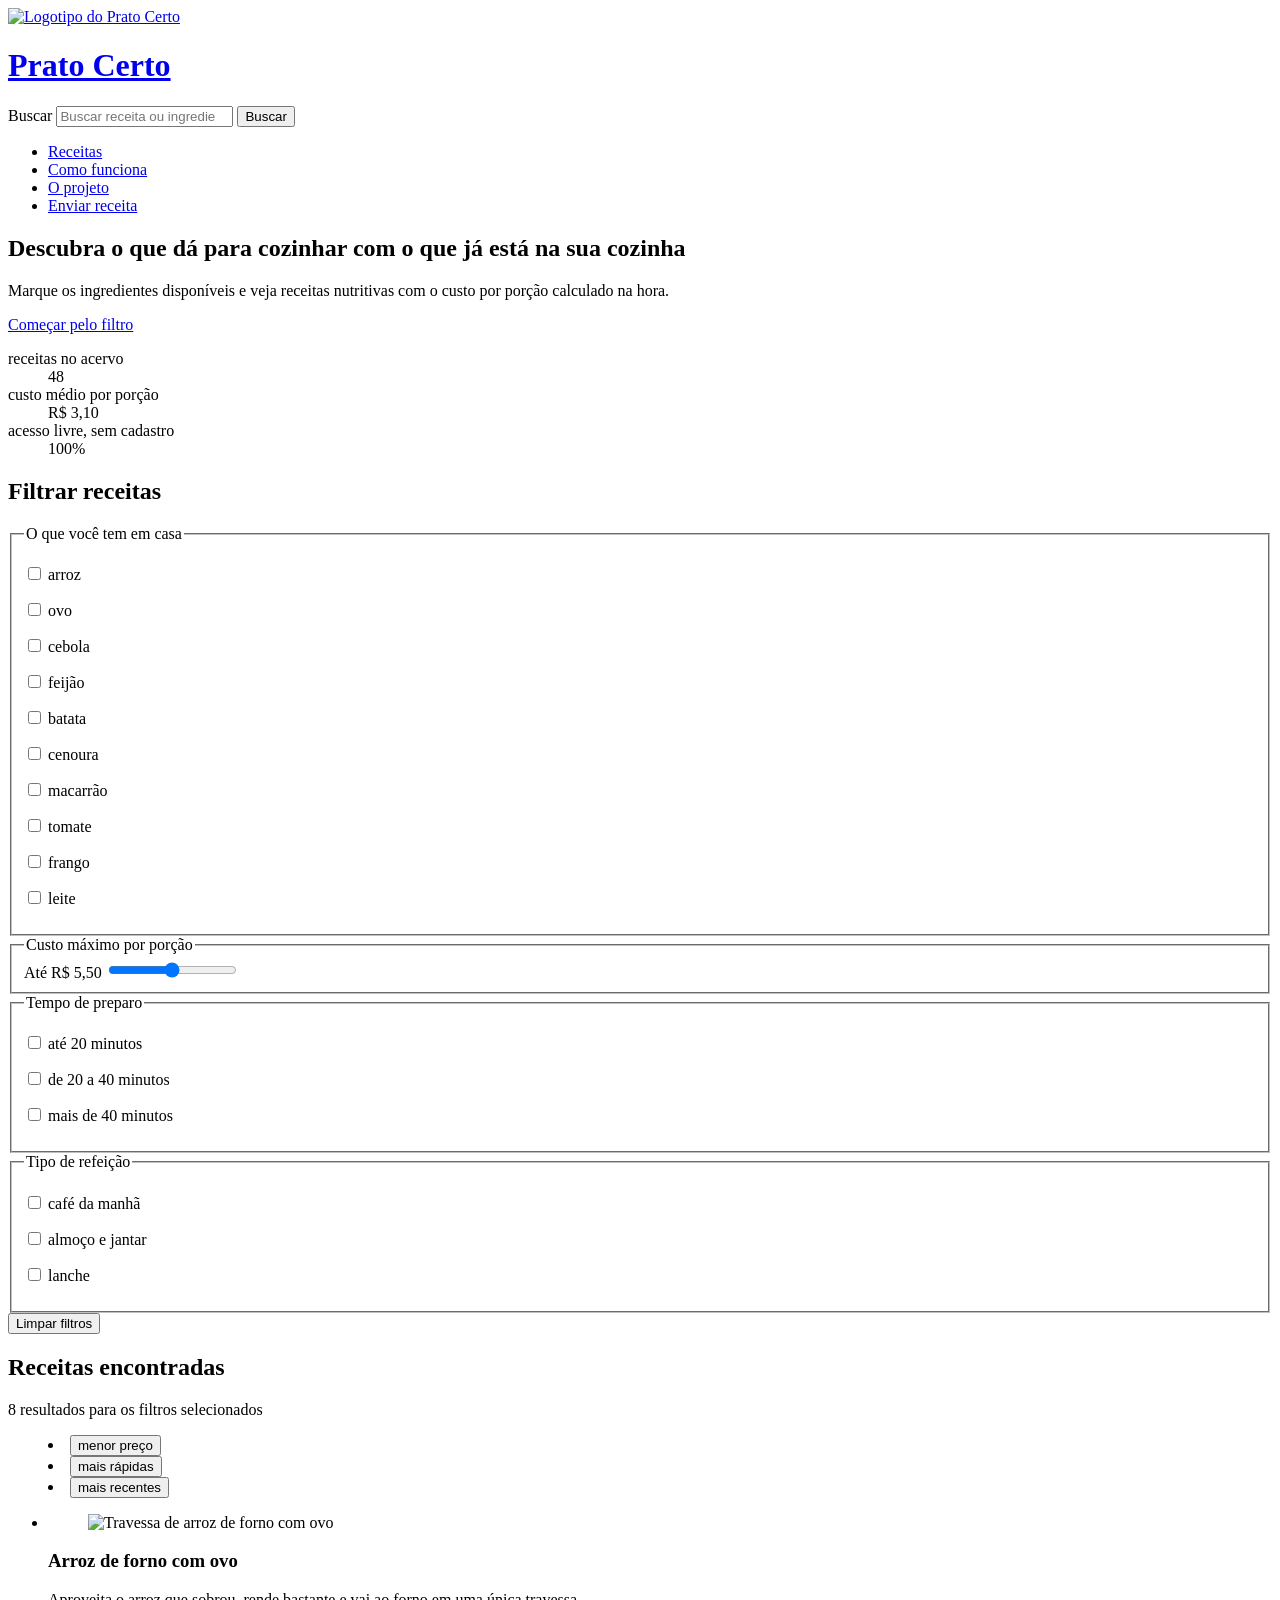
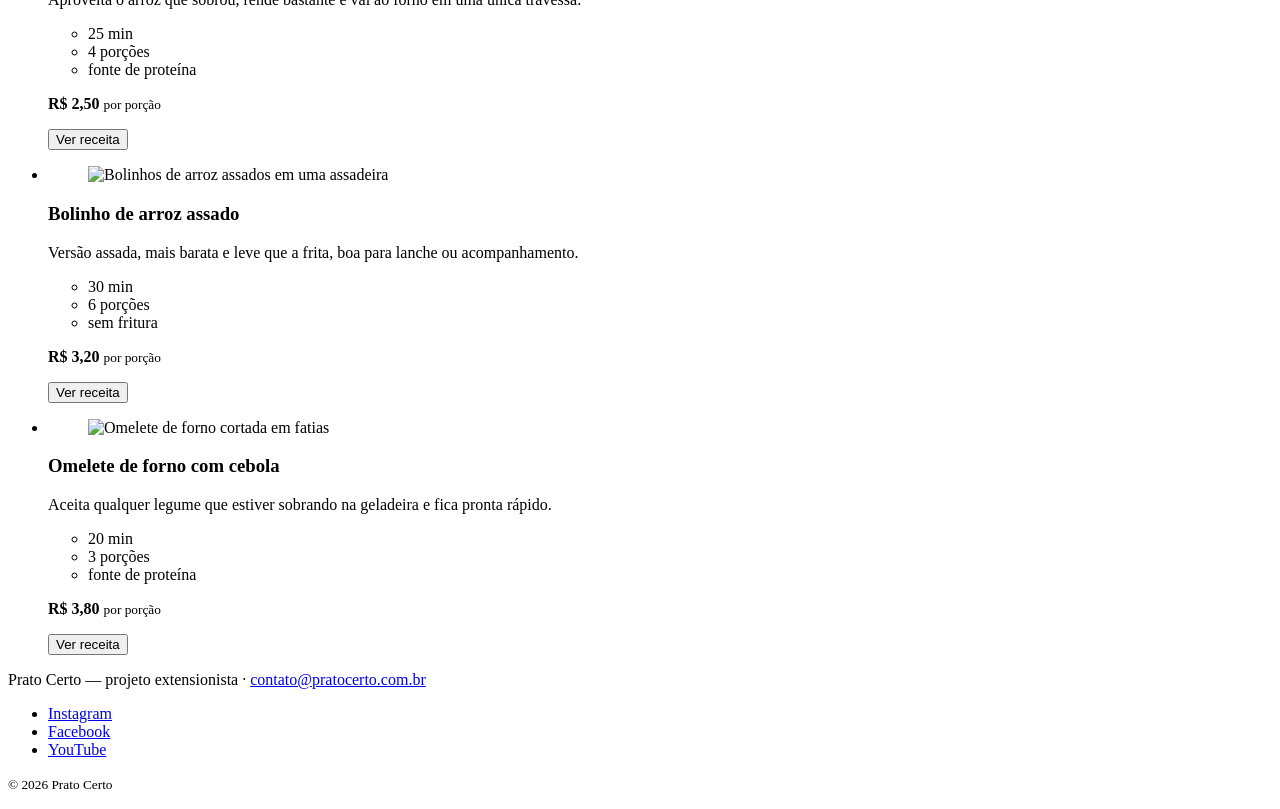
==== index.html @ 9003b85c "Add files via upload" ====
<!DOCTYPE html>
<html lang="pt-BR">

<head>
    <meta charset="UTF-8">
    <meta name="viewport" content="width=device-width, initial-scale=1.0">
    <meta name="description" content="Receitas nutritivas e de baixo custo a partir dos ingredientes que você já tem em casa.">
    <meta name="author" content="Prato Certo">
    <title>Prato Certo — receitas baratas com o que você tem em casa</title>
    <link rel="stylesheet" href="css/style.css">
</head>

<body>

    <!-- ==================== CABEÇALHO ==================== -->
    <header id="topo">
        <a href="index.html" id="marca">
            <img src="imagens/logo.png" alt="Logotipo do Prato Certo">
            <h1>Prato Certo</h1>
        </a>

        <search>
            <form id="busca-topo" role="search">
                <label for="campo-busca">Buscar</label>
                <input type="search" id="campo-busca" name="busca" placeholder="Buscar receita ou ingrediente">
                <button type="submit">Buscar</button>
            </form>
        </search>

        <nav id="menu-principal" aria-label="Menu principal">
            <ul>
                <li><a href="index.html" aria-current="page">Receitas</a></li>
                <li><a href="sobre.html#como-funciona">Como funciona</a></li>
                <li><a href="sobre.html#projeto">O projeto</a></li>
                <li><a href="enviar.html">Enviar receita</a></li>
            </ul>
        </nav>
    </header>

    <main>

        <!-- ---------- Apresentação ---------- -->
        <section id="apresentacao">
            <h2>Descubra o que dá para cozinhar com o que já está na sua cozinha</h2>
            <p>
                Marque os ingredientes disponíveis e veja receitas nutritivas com o custo
                por porção calculado na hora.
            </p>
            <a href="#filtros" class="botao">Começar pelo filtro</a>

            <dl id="numeros">
                <dt>receitas no acervo</dt>
                <dd>48</dd>

                <dt>custo médio por porção</dt>
                <dd>R$ 3,10</dd>

                <dt>acesso livre, sem cadastro</dt>
                <dd>100%</dd>
            </dl>
        </section>

        <!-- ---------- Busca de receitas ---------- -->
        <section id="area-receitas">

            <!-- Filtros -->
            <aside id="filtros" aria-label="Filtros de busca">
                <h2>Filtrar receitas</h2>

                <form id="form-filtros">

                    <fieldset id="grupo-ingredientes">
                        <legend>O que você tem em casa</legend>
                        <p>
                            <input type="checkbox" id="ing-arroz" name="ingrediente" value="arroz">
                            <label for="ing-arroz">arroz</label>
                        </p>
                        <p>
                            <input type="checkbox" id="ing-ovo" name="ingrediente" value="ovo">
                            <label for="ing-ovo">ovo</label>
                        </p>
                        <p>
                            <input type="checkbox" id="ing-cebola" name="ingrediente" value="cebola">
                            <label for="ing-cebola">cebola</label>
                        </p>
                        <p>
                            <input type="checkbox" id="ing-feijao" name="ingrediente" value="feijao">
                            <label for="ing-feijao">feijão</label>
                        </p>
                        <p>
                            <input type="checkbox" id="ing-batata" name="ingrediente" value="batata">
                            <label for="ing-batata">batata</label>
                        </p>
                        <p>
                            <input type="checkbox" id="ing-cenoura" name="ingrediente" value="cenoura">
                            <label for="ing-cenoura">cenoura</label>
                        </p>
                        <p>
                            <input type="checkbox" id="ing-macarrao" name="ingrediente" value="macarrao">
                            <label for="ing-macarrao">macarrão</label>
                        </p>
                        <p>
                            <input type="checkbox" id="ing-tomate" name="ingrediente" value="tomate">
                            <label for="ing-tomate">tomate</label>
                        </p>
                        <p>
                            <input type="checkbox" id="ing-frango" name="ingrediente" value="frango">
                            <label for="ing-frango">frango</label>
                        </p>
                        <p>
                            <input type="checkbox" id="ing-leite" name="ingrediente" value="leite">
                            <label for="ing-leite">leite</label>
                        </p>
                    </fieldset>

                    <fieldset id="grupo-custo">
                        <legend>Custo máximo por porção</legend>
                        <label for="custo-maximo">
                            Até <output id="valor-custo" for="custo-maximo">R$ 5,50</output>
                        </label>
                        <input type="range" id="custo-maximo" name="custo" min="1" max="10" step="0.5" value="5.5">
                    </fieldset>

                    <fieldset id="grupo-tempo">
                        <legend>Tempo de preparo</legend>
                        <p>
                            <input type="checkbox" id="tempo-curto" name="tempo" value="20">
                            <label for="tempo-curto">até 20 minutos</label>
                        </p>
                        <p>
                            <input type="checkbox" id="tempo-medio" name="tempo" value="40">
                            <label for="tempo-medio">de 20 a 40 minutos</label>
                        </p>
                        <p>
                            <input type="checkbox" id="tempo-longo" name="tempo" value="41">
                            <label for="tempo-longo">mais de 40 minutos</label>
                        </p>
                    </fieldset>

                    <fieldset id="grupo-refeicao">
                        <legend>Tipo de refeição</legend>
                        <p>
                            <input type="checkbox" id="ref-cafe" name="refeicao" value="cafe">
                            <label for="ref-cafe">café da manhã</label>
                        </p>
                        <p>
                            <input type="checkbox" id="ref-almoco" name="refeicao" value="almoco">
                            <label for="ref-almoco">almoço e jantar</label>
                        </p>
                        <p>
                            <input type="checkbox" id="ref-lanche" name="refeicao" value="lanche">
                            <label for="ref-lanche">lanche</label>
                        </p>
                    </fieldset>

                    <button type="reset" id="limpar-filtros">Limpar filtros</button>

                </form>
            </aside>

            <!-- Resultados -->
            <section id="receitas" aria-label="Resultados da busca">

                <header id="cabecalho-resultados">
                    <h2>Receitas encontradas</h2>
                    <p><output id="contador-resultados">8</output> resultados para os filtros selecionados</p>
                </header>

                <menu id="ordenacao">
                    <li><button type="button" data-ordem="preco" aria-pressed="true">menor preço</button></li>
                    <li><button type="button" data-ordem="tempo" aria-pressed="false">mais rápidas</button></li>
                    <li><button type="button" data-ordem="recentes" aria-pressed="false">mais recentes</button></li>
                </menu>

                <!-- As receitas serão geradas por JavaScript nesta lista -->
                <ul id="lista-receitas">

                    <li>
                        <article class="receita">
                            <figure>
                                <img src="imagens/arroz-de-forno.jpg" alt="Travessa de arroz de forno com ovo">
                            </figure>

                            <section class="descricao">
                                <h3>Arroz de forno com ovo</h3>
                                <p>
                                    Aproveita o arroz que sobrou, rende bastante e vai ao forno
                                    em uma única travessa.
                                </p>
                                <ul class="selos">
                                    <li><time datetime="PT25M">25 min</time></li>
                                    <li>4 porções</li>
                                    <li>fonte de proteína</li>
                                </ul>
                            </section>

                            <footer class="valor">
                                <p><strong>R$ 2,50</strong> <small>por porção</small></p>
                                <button type="button" class="abrir-receita" data-receita="1">Ver receita</button>
                            </footer>
                        </article>
                    </li>

                    <li>
                        <article class="receita">
                            <figure>
                                <img src="imagens/bolinho-de-arroz.jpg" alt="Bolinhos de arroz assados em uma assadeira">
                            </figure>

                            <section class="descricao">
                                <h3>Bolinho de arroz assado</h3>
                                <p>
                                    Versão assada, mais barata e leve que a frita, boa para
                                    lanche ou acompanhamento.
                                </p>
                                <ul class="selos">
                                    <li><time datetime="PT30M">30 min</time></li>
                                    <li>6 porções</li>
                                    <li>sem fritura</li>
                                </ul>
                            </section>

                            <footer class="valor">
                                <p><strong>R$ 3,20</strong> <small>por porção</small></p>
                                <button type="button" class="abrir-receita" data-receita="2">Ver receita</button>
                            </footer>
                        </article>
                    </li>

                    <li>
                        <article class="receita">
                            <figure>
                                <img src="imagens/omelete-de-forno.jpg" alt="Omelete de forno cortada em fatias">
                            </figure>

                            <section class="descricao">
                                <h3>Omelete de forno com cebola</h3>
                                <p>
                                    Aceita qualquer legume que estiver sobrando na geladeira
                                    e fica pronta rápido.
                                </p>
                                <ul class="selos">
                                    <li><time datetime="PT20M">20 min</time></li>
                                    <li>3 porções</li>
                                    <li>fonte de proteína</li>
                                </ul>
                            </section>

                            <footer class="valor">
                                <p><strong>R$ 3,80</strong> <small>por porção</small></p>
                                <button type="button" class="abrir-receita" data-receita="3">Ver receita</button>
                            </footer>
                        </article>
                    </li>

                </ul>

            </section>

        </section>

        <!-- ==================== POP-UP DA RECEITA ==================== -->
        <!-- Fica oculto até o usuário clicar em "Ver receita" -->
        <dialog id="painel-receita" aria-labelledby="titulo-receita">
            <article>

                <header id="cabecalho-receita">
                    <h2 id="titulo-receita">Arroz de forno com ovo</h2>
                    <button type="button" id="fechar-receita" aria-label="Fechar receita">&times;</button>
                </header>

                <section id="preparo">
                    <figure>
                        <img src="imagens/arroz-de-forno.jpg" alt="Travessa de arroz de forno com ovo">
                        <figcaption>Rendimento base de quatro porções.</figcaption>
                    </figure>

                    <h3>Modo de preparo</h3>
                    <ol>
                        <li>Aqueça o forno e unte um refratário.</li>
                        <li>Refogue a cebola picada até dourar.</li>
                        <li>Misture o arroz cozido e os ovos batidos.</li>
                        <li>Leve ao forno por <time datetime="PT20M">20 minutos</time>.</li>
                    </ol>
                </section>

                <aside id="lateral-receita" aria-label="Porções e ingredientes">

                    <section id="calculadora">
                        <h3>Quantas porções?</h3>

                        <p id="contador-porcoes">
                            <button type="button" id="diminuir" aria-label="Diminuir porções">&minus;</button>
                            <output id="porcoes" for="diminuir aumentar">4</output>
                            <button type="button" id="aumentar" aria-label="Aumentar porções">+</button>
                        </p>

                        <dl id="custos">
                            <dt>custo estimado</dt>
                            <dd><output id="custo-total">R$ 10,00</output></dd>

                            <dt>por porção</dt>
                            <dd><output id="custo-porcao">R$ 2,50</output></dd>
                        </dl>
                    </section>

                    <section id="ingredientes">
                        <h3>Ingredientes</h3>
                        <ul id="lista-ingredientes">
                            <li>
                                <span>arroz cozido</span>
                                <data value="3">3 xíc.</data>
                            </li>
                            <li>
                                <span>ovos</span>
                                <data value="4">4 un.</data>
                            </li>
                            <li>
                                <span>cebola média</span>
                                <data value="1">1 un.</data>
                            </li>
                            <li>
                                <span>óleo</span>
                                <data value="1">1 col.</data>
                            </li>
                        </ul>
                    </section>

                </aside>

            </article>
        </dialog>

    </main>

    <!-- ==================== RODAPÉ ==================== -->
    <footer id="rodape">
        <p>
            Prato Certo — projeto extensionista ·
            <a href="mailto:contato@pratocerto.com.br">contato@pratocerto.com.br</a>
        </p>

        <ul id="redes">
            <li><a href="#">Instagram</a></li>
            <li><a href="#">Facebook</a></li>
            <li><a href="#">YouTube</a></li>
        </ul>

        <p><small>&copy; 2026 Prato Certo</small></p>
    </footer>

    <script src="js/script.js"></script>

</body>

</html>
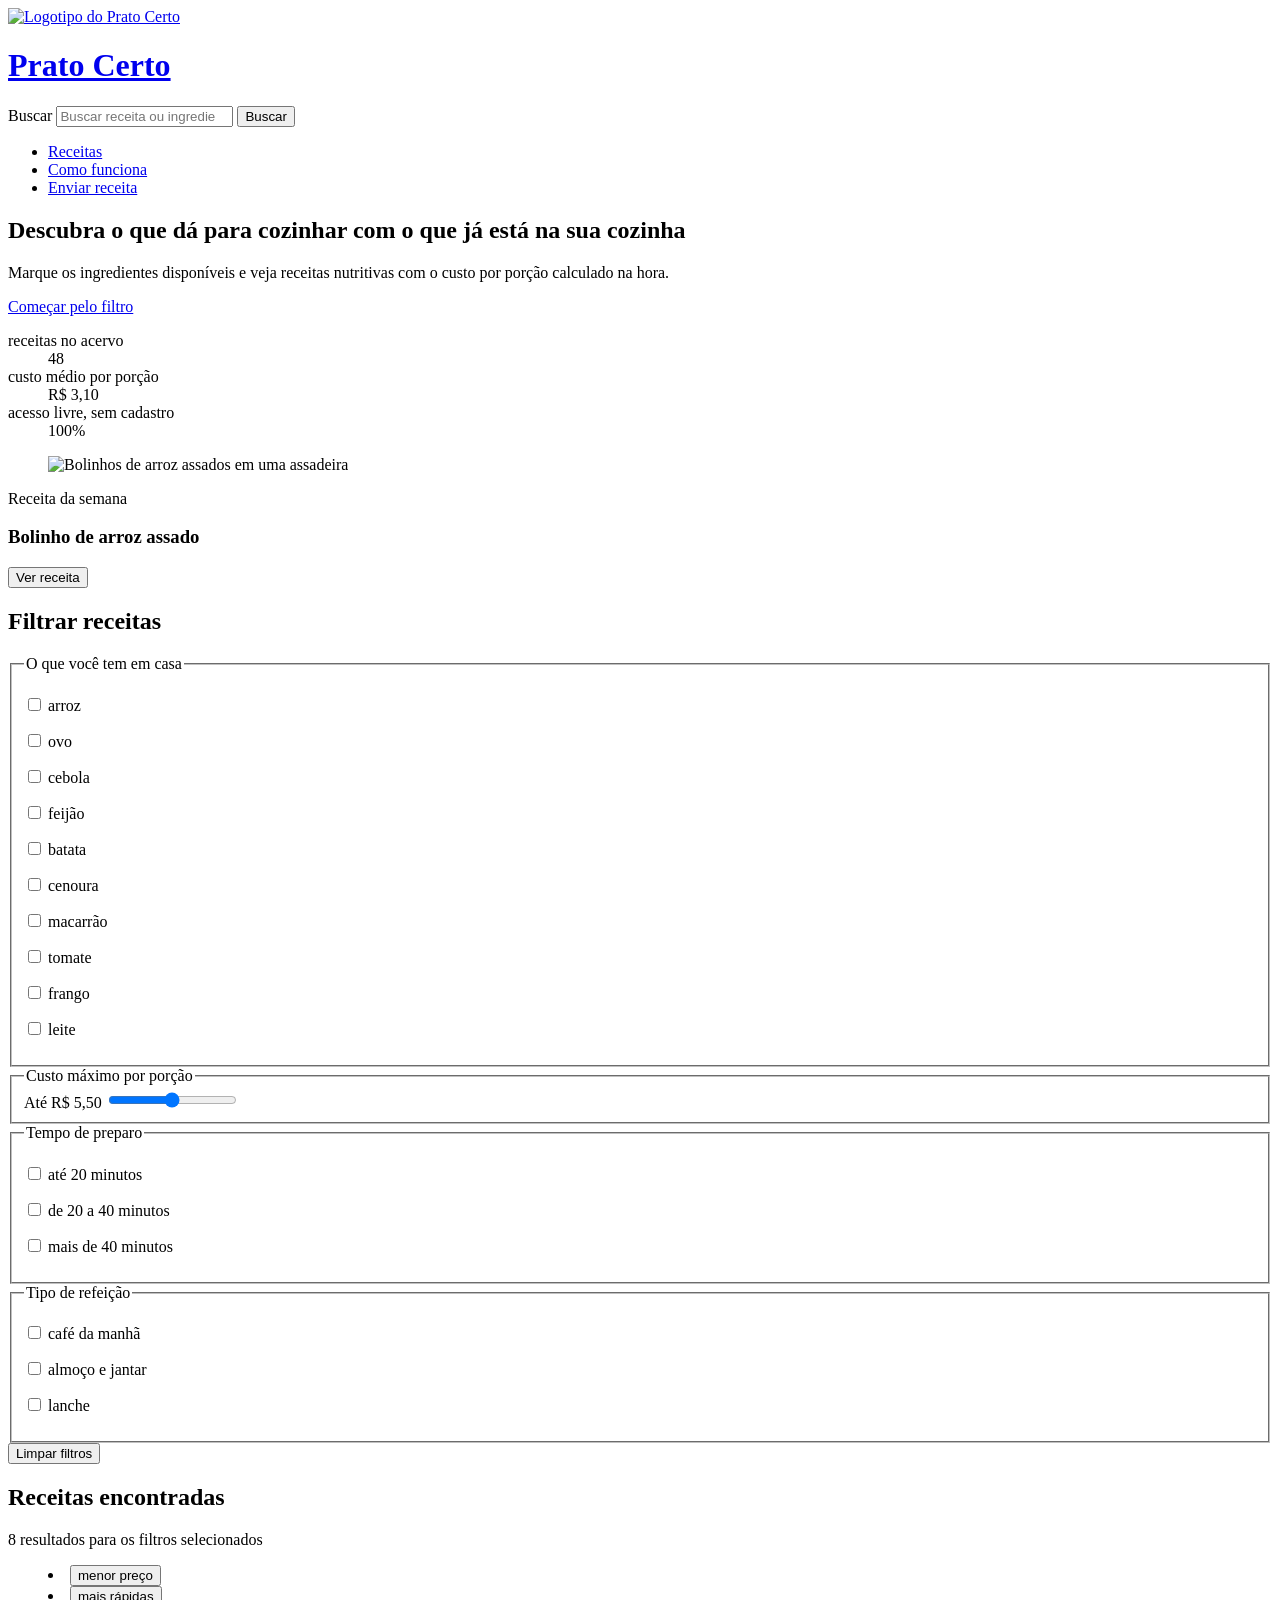
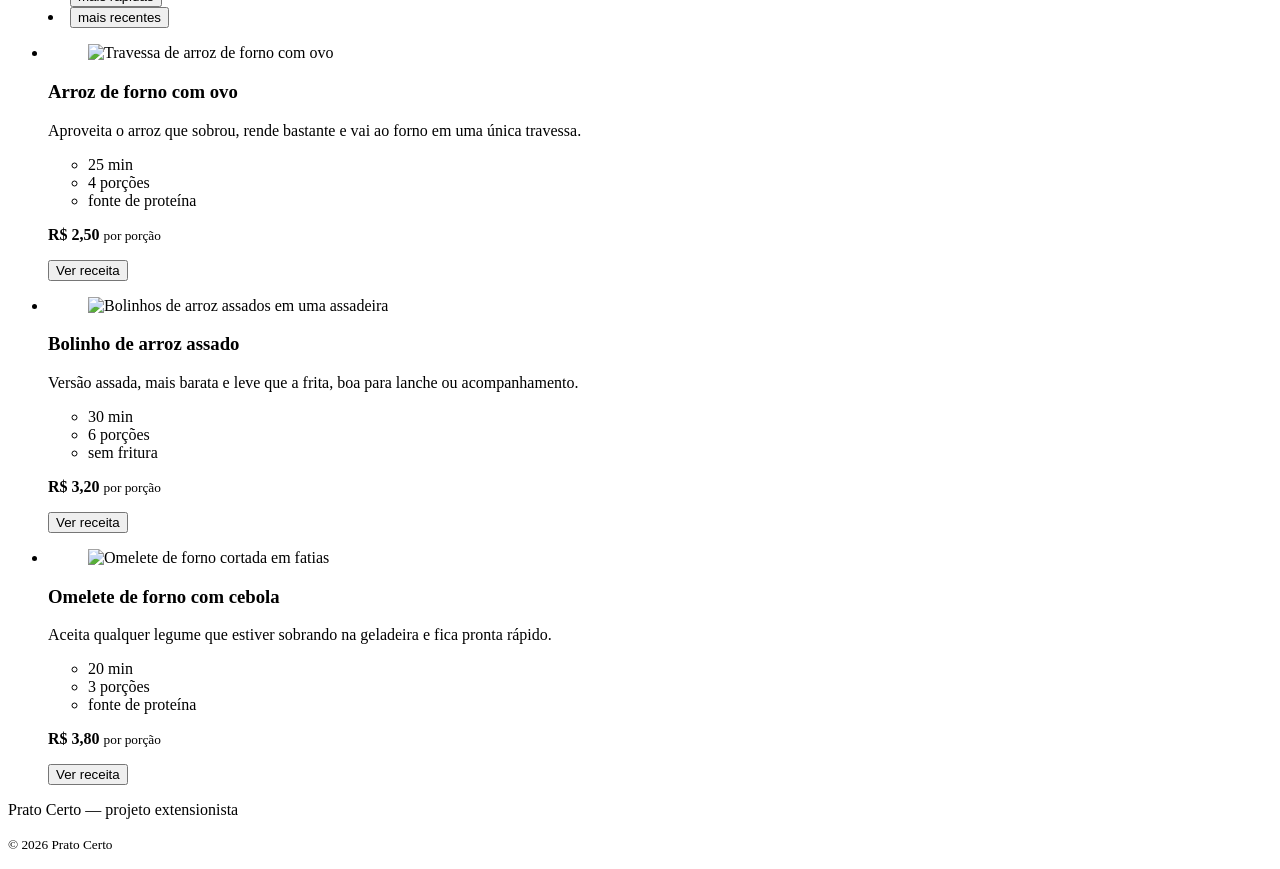
==== commit 33400b02: "Add files via upload" ====
--- a/index.html
+++ b/index.html
@@ -15,7 +15,7 @@
     <!-- ==================== CABEÇALHO ==================== -->
     <header id="topo">
         <a href="index.html" id="marca">
-            <img src="imagens/logo.png" alt="Logotipo do Prato Certo">
+            <img src="imagens/logo.svg" alt="Logotipo do Prato Certo">
             <h1>Prato Certo</h1>
         </a>
 
@@ -31,7 +31,6 @@
             <ul>
                 <li><a href="index.html" aria-current="page">Receitas</a></li>
                 <li><a href="sobre.html#como-funciona">Como funciona</a></li>
-                <li><a href="sobre.html#projeto">O projeto</a></li>
                 <li><a href="enviar.html">Enviar receita</a></li>
             </ul>
         </nav>
@@ -58,6 +57,16 @@
                 <dt>acesso livre, sem cadastro</dt>
                 <dd>100%</dd>
             </dl>
+
+            <article id="destaque">
+                <figure>
+                    <img src="imagens/bolinho-de-arroz.jpg" alt="Bolinhos de arroz assados em uma assadeira">
+                </figure>
+                <p class="etiqueta">Receita da semana</p>
+                <h3>Bolinho de arroz assado</h3>
+                <button type="button" class="abrir-receita" data-receita="2"
+                        command="show-modal" commandfor="painel-receita">Ver receita</button>
+            </article>
         </section>
 
         <!-- ---------- Busca de receitas ---------- -->
@@ -196,7 +205,8 @@
 
                             <footer class="valor">
                                 <p><strong>R$ 2,50</strong> <small>por porção</small></p>
-                                <button type="button" class="abrir-receita" data-receita="1">Ver receita</button>
+                                <button type="button" class="abrir-receita" data-receita="1"
+                                        command="show-modal" commandfor="painel-receita">Ver receita</button>
                             </footer>
                         </article>
                     </li>
@@ -222,7 +232,8 @@
 
                             <footer class="valor">
                                 <p><strong>R$ 3,20</strong> <small>por porção</small></p>
-                                <button type="button" class="abrir-receita" data-receita="2">Ver receita</button>
+                                <button type="button" class="abrir-receita" data-receita="2"
+                                        command="show-modal" commandfor="painel-receita">Ver receita</button>
                             </footer>
                         </article>
                     </li>
@@ -248,7 +259,8 @@
 
                             <footer class="valor">
                                 <p><strong>R$ 3,80</strong> <small>por porção</small></p>
-                                <button type="button" class="abrir-receita" data-receita="3">Ver receita</button>
+                                <button type="button" class="abrir-receita" data-receita="3"
+                                        command="show-modal" commandfor="painel-receita">Ver receita</button>
                             </footer>
                         </article>
                     </li>
@@ -266,7 +278,8 @@
 
                 <header id="cabecalho-receita">
                     <h2 id="titulo-receita">Arroz de forno com ovo</h2>
-                    <button type="button" id="fechar-receita" aria-label="Fechar receita">&times;</button>
+                    <button type="button" id="fechar-receita" aria-label="Fechar receita"
+                            command="close" commandfor="painel-receita">&times;</button>
                 </header>
 
                 <section id="preparo">
@@ -335,17 +348,7 @@
 
     <!-- ==================== RODAPÉ ==================== -->
     <footer id="rodape">
-        <p>
-            Prato Certo — projeto extensionista ·
-            <a href="mailto:contato@pratocerto.com.br">contato@pratocerto.com.br</a>
-        </p>
-
-        <ul id="redes">
-            <li><a href="#">Instagram</a></li>
-            <li><a href="#">Facebook</a></li>
-            <li><a href="#">YouTube</a></li>
-        </ul>
-
+        <p>Prato Certo — projeto extensionista</p>
         <p><small>&copy; 2026 Prato Certo</small></p>
     </footer>
 
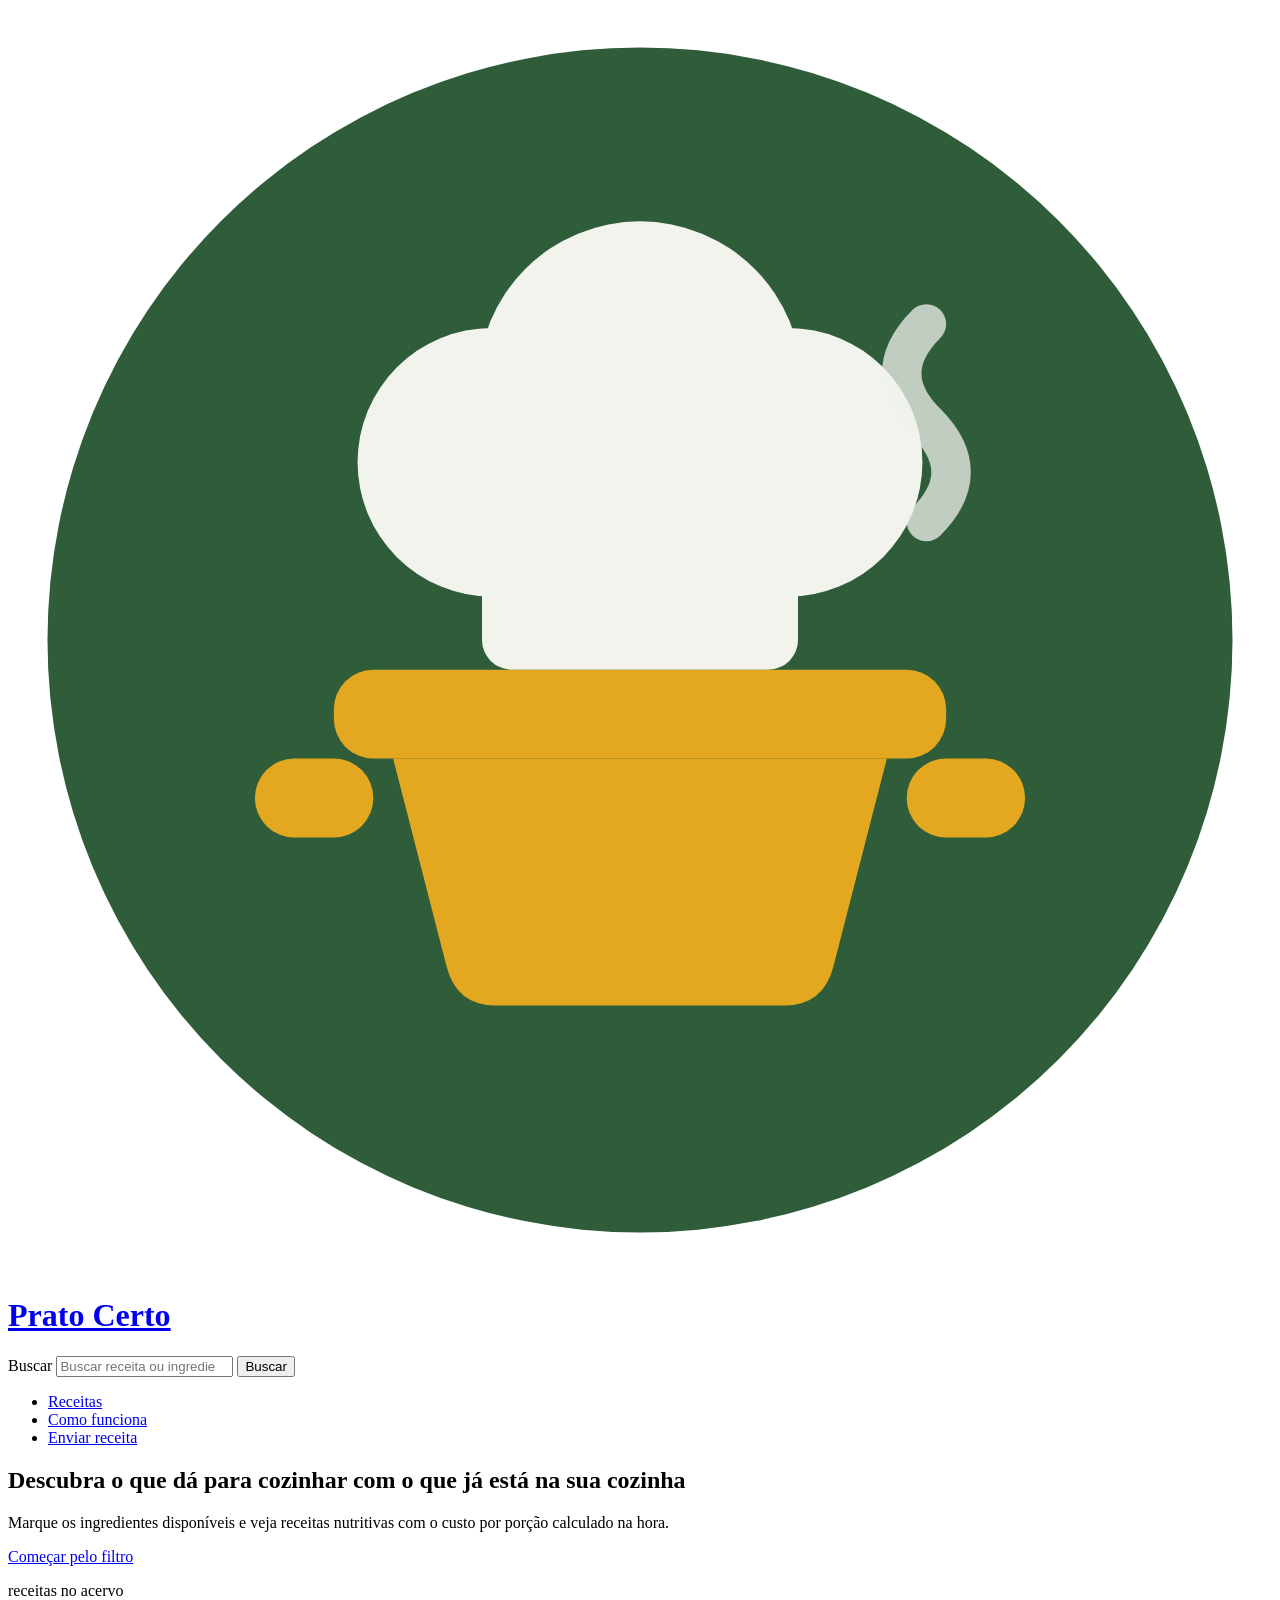
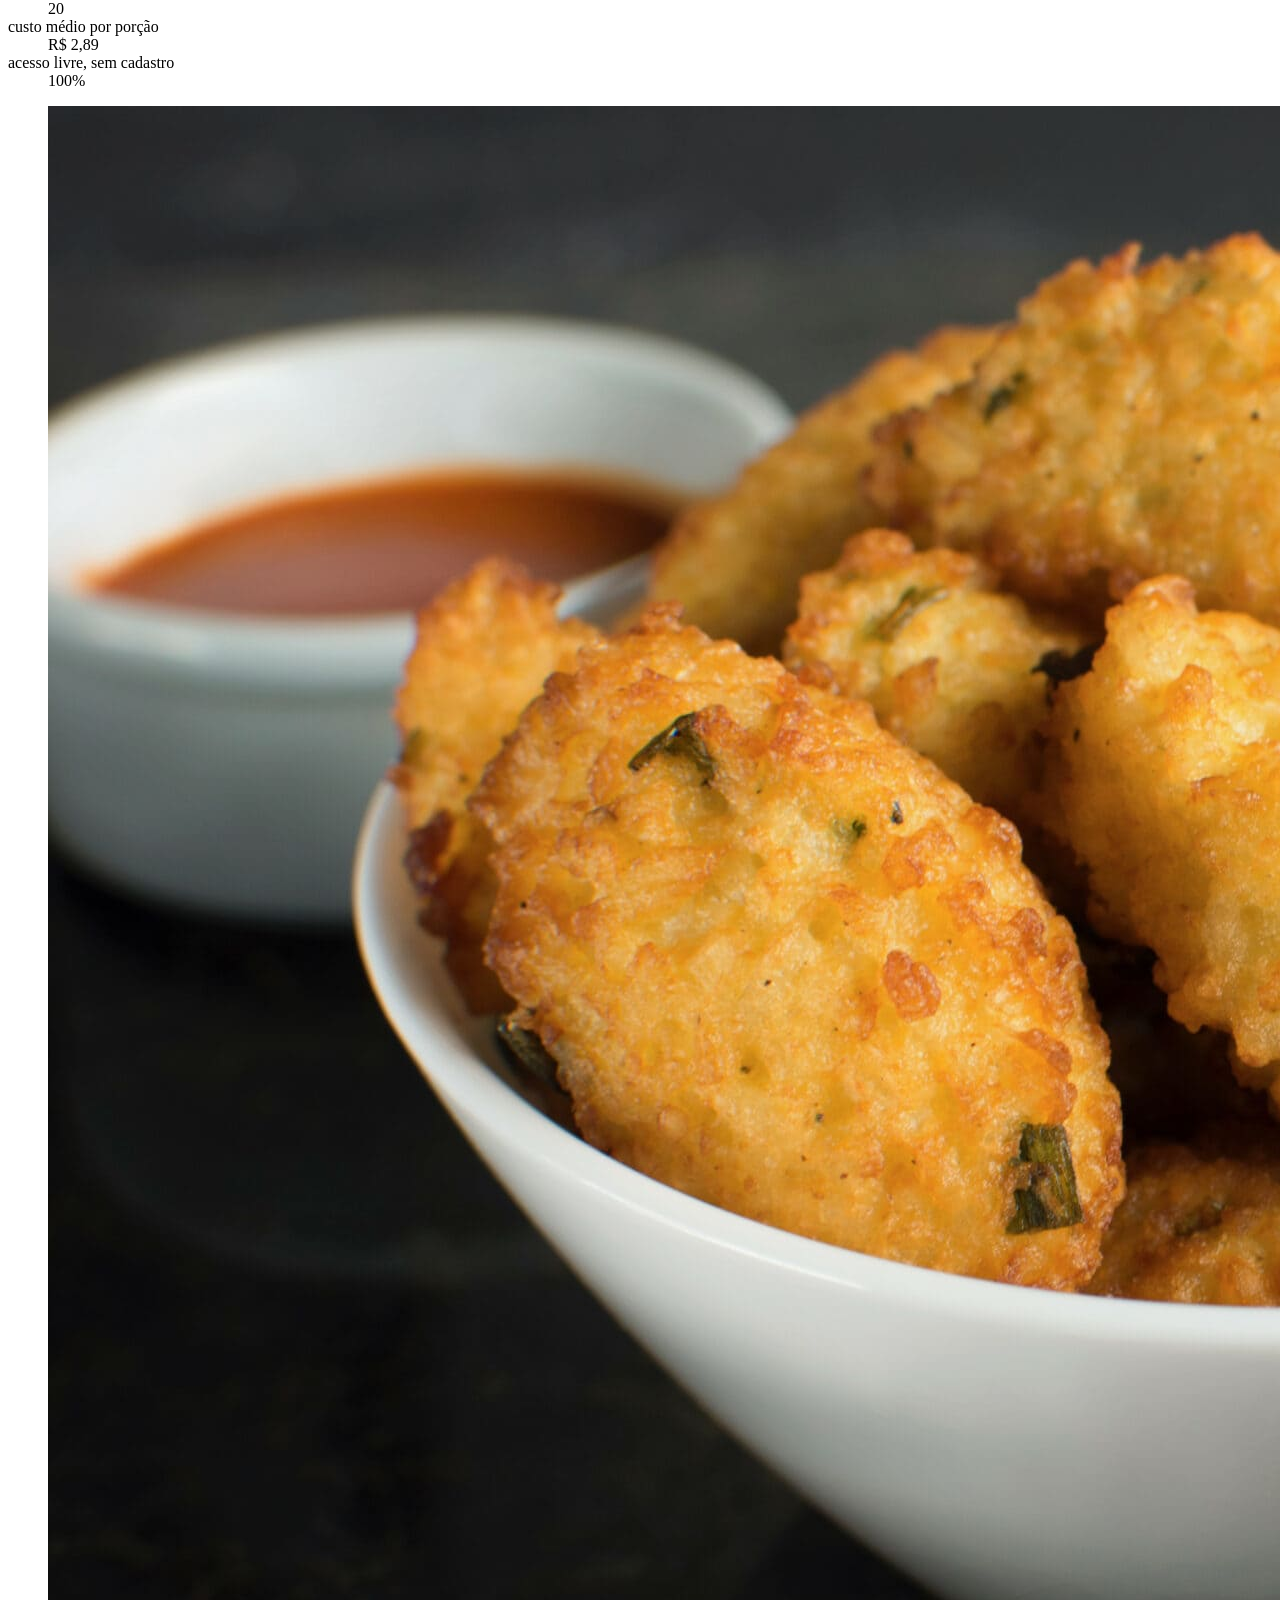
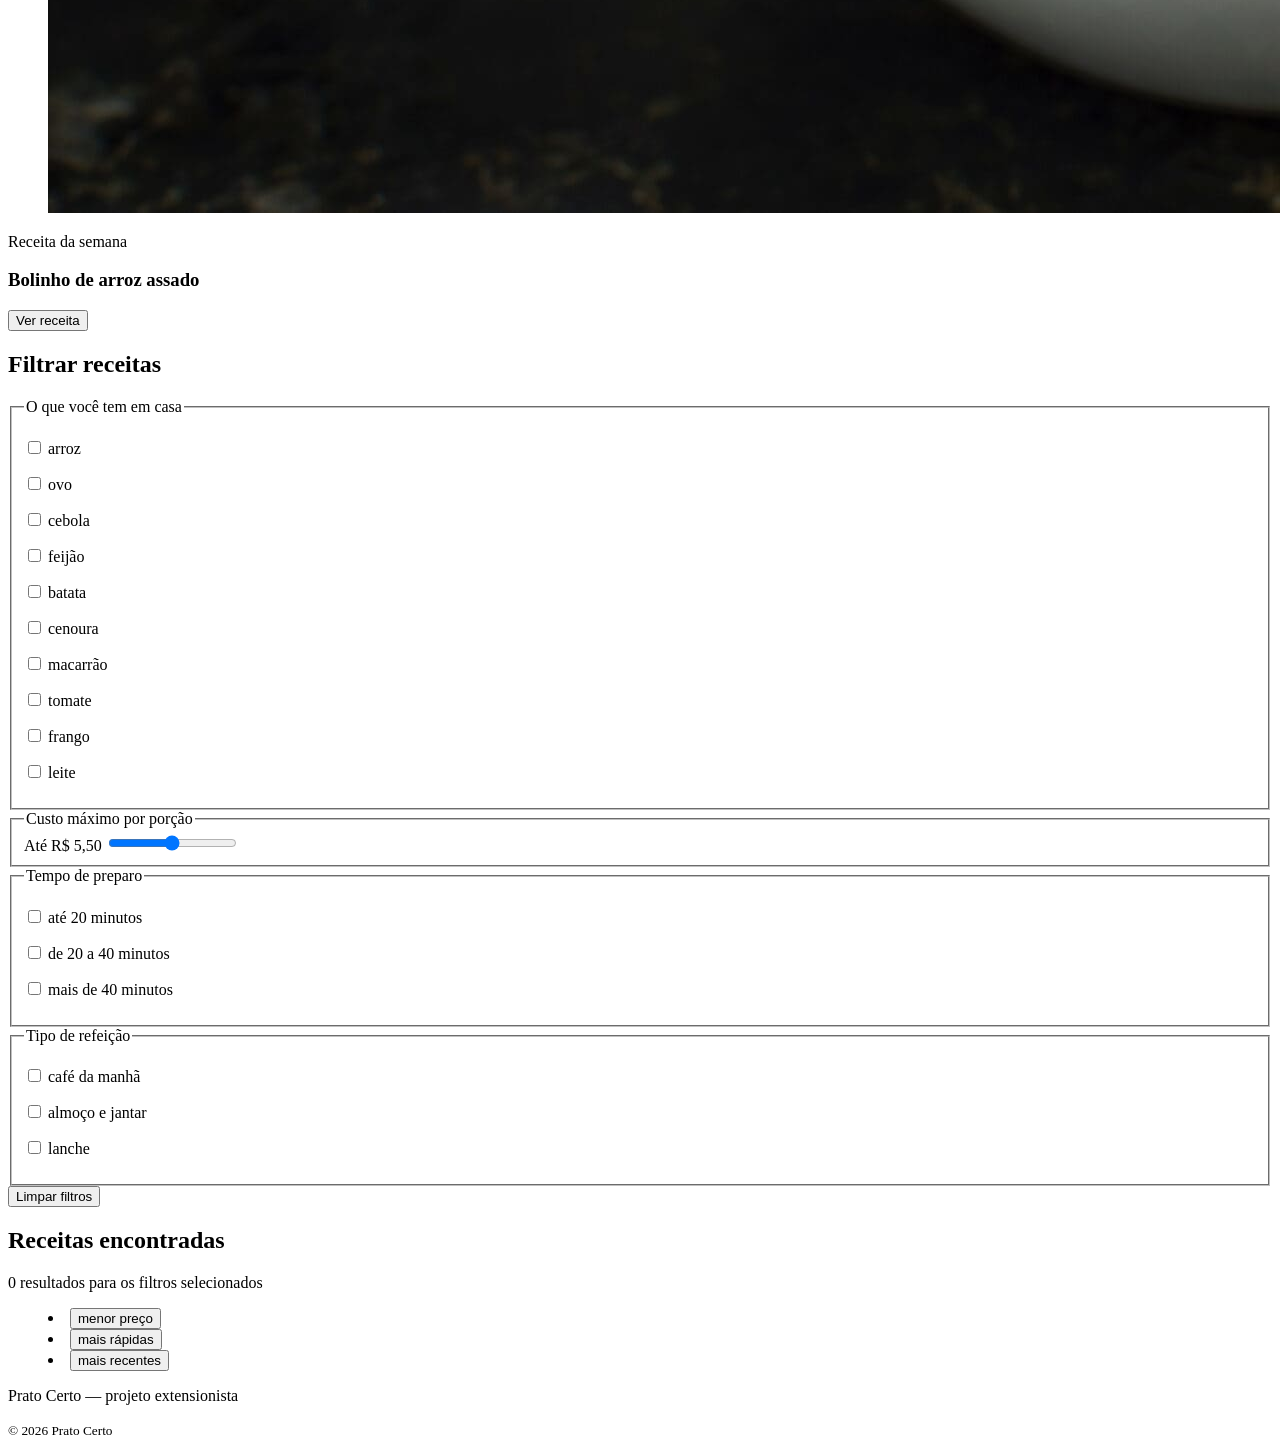
==== commit c383a85a: "Add files via upload" ====
--- a/index.html
+++ b/index.html
@@ -49,10 +49,10 @@
 
             <dl id="numeros">
                 <dt>receitas no acervo</dt>
-                <dd>48</dd>
+                <dd>20</dd>
 
                 <dt>custo médio por porção</dt>
-                <dd>R$ 3,10</dd>
+                <dd>R$ 2,89</dd>
 
                 <dt>acesso livre, sem cadastro</dt>
                 <dd>100%</dd>
@@ -172,7 +172,7 @@
 
                 <header id="cabecalho-resultados">
                     <h2>Receitas encontradas</h2>
-                    <p><output id="contador-resultados">8</output> resultados para os filtros selecionados</p>
+                    <p><output id="contador-resultados">0</output> resultados para os filtros selecionados</p>
                 </header>
 
                 <menu id="ordenacao">
@@ -181,91 +181,8 @@
                     <li><button type="button" data-ordem="recentes" aria-pressed="false">mais recentes</button></li>
                 </menu>
 
-                <!-- As receitas serão geradas por JavaScript nesta lista -->
-                <ul id="lista-receitas">
-
-                    <li>
-                        <article class="receita">
-                            <figure>
-                                <img src="imagens/arroz-de-forno.jpg" alt="Travessa de arroz de forno com ovo">
-                            </figure>
-
-                            <section class="descricao">
-                                <h3>Arroz de forno com ovo</h3>
-                                <p>
-                                    Aproveita o arroz que sobrou, rende bastante e vai ao forno
-                                    em uma única travessa.
-                                </p>
-                                <ul class="selos">
-                                    <li><time datetime="PT25M">25 min</time></li>
-                                    <li>4 porções</li>
-                                    <li>fonte de proteína</li>
-                                </ul>
-                            </section>
-
-                            <footer class="valor">
-                                <p><strong>R$ 2,50</strong> <small>por porção</small></p>
-                                <button type="button" class="abrir-receita" data-receita="1"
-                                        command="show-modal" commandfor="painel-receita">Ver receita</button>
-                            </footer>
-                        </article>
-                    </li>
-
-                    <li>
-                        <article class="receita">
-                            <figure>
-                                <img src="imagens/bolinho-de-arroz.jpg" alt="Bolinhos de arroz assados em uma assadeira">
-                            </figure>
-
-                            <section class="descricao">
-                                <h3>Bolinho de arroz assado</h3>
-                                <p>
-                                    Versão assada, mais barata e leve que a frita, boa para
-                                    lanche ou acompanhamento.
-                                </p>
-                                <ul class="selos">
-                                    <li><time datetime="PT30M">30 min</time></li>
-                                    <li>6 porções</li>
-                                    <li>sem fritura</li>
-                                </ul>
-                            </section>
-
-                            <footer class="valor">
-                                <p><strong>R$ 3,20</strong> <small>por porção</small></p>
-                                <button type="button" class="abrir-receita" data-receita="2"
-                                        command="show-modal" commandfor="painel-receita">Ver receita</button>
-                            </footer>
-                        </article>
-                    </li>
-
-                    <li>
-                        <article class="receita">
-                            <figure>
-                                <img src="imagens/omelete-de-forno.jpg" alt="Omelete de forno cortada em fatias">
-                            </figure>
-
-                            <section class="descricao">
-                                <h3>Omelete de forno com cebola</h3>
-                                <p>
-                                    Aceita qualquer legume que estiver sobrando na geladeira
-                                    e fica pronta rápido.
-                                </p>
-                                <ul class="selos">
-                                    <li><time datetime="PT20M">20 min</time></li>
-                                    <li>3 porções</li>
-                                    <li>fonte de proteína</li>
-                                </ul>
-                            </section>
-
-                            <footer class="valor">
-                                <p><strong>R$ 3,80</strong> <small>por porção</small></p>
-                                <button type="button" class="abrir-receita" data-receita="3"
-                                        command="show-modal" commandfor="painel-receita">Ver receita</button>
-                            </footer>
-                        </article>
-                    </li>
-
-                </ul>
+                <!-- Os cards são gerados pelo js/script.js a partir de dados/receitas.json -->
+                <ul id="lista-receitas"></ul>
 
             </section>
 
@@ -352,7 +269,7 @@
         <p><small>&copy; 2026 Prato Certo</small></p>
     </footer>
 
-    <script src="js/script.js"></script>
+    <script type="module" src="js/script.js"></script>
 
 </body>
 
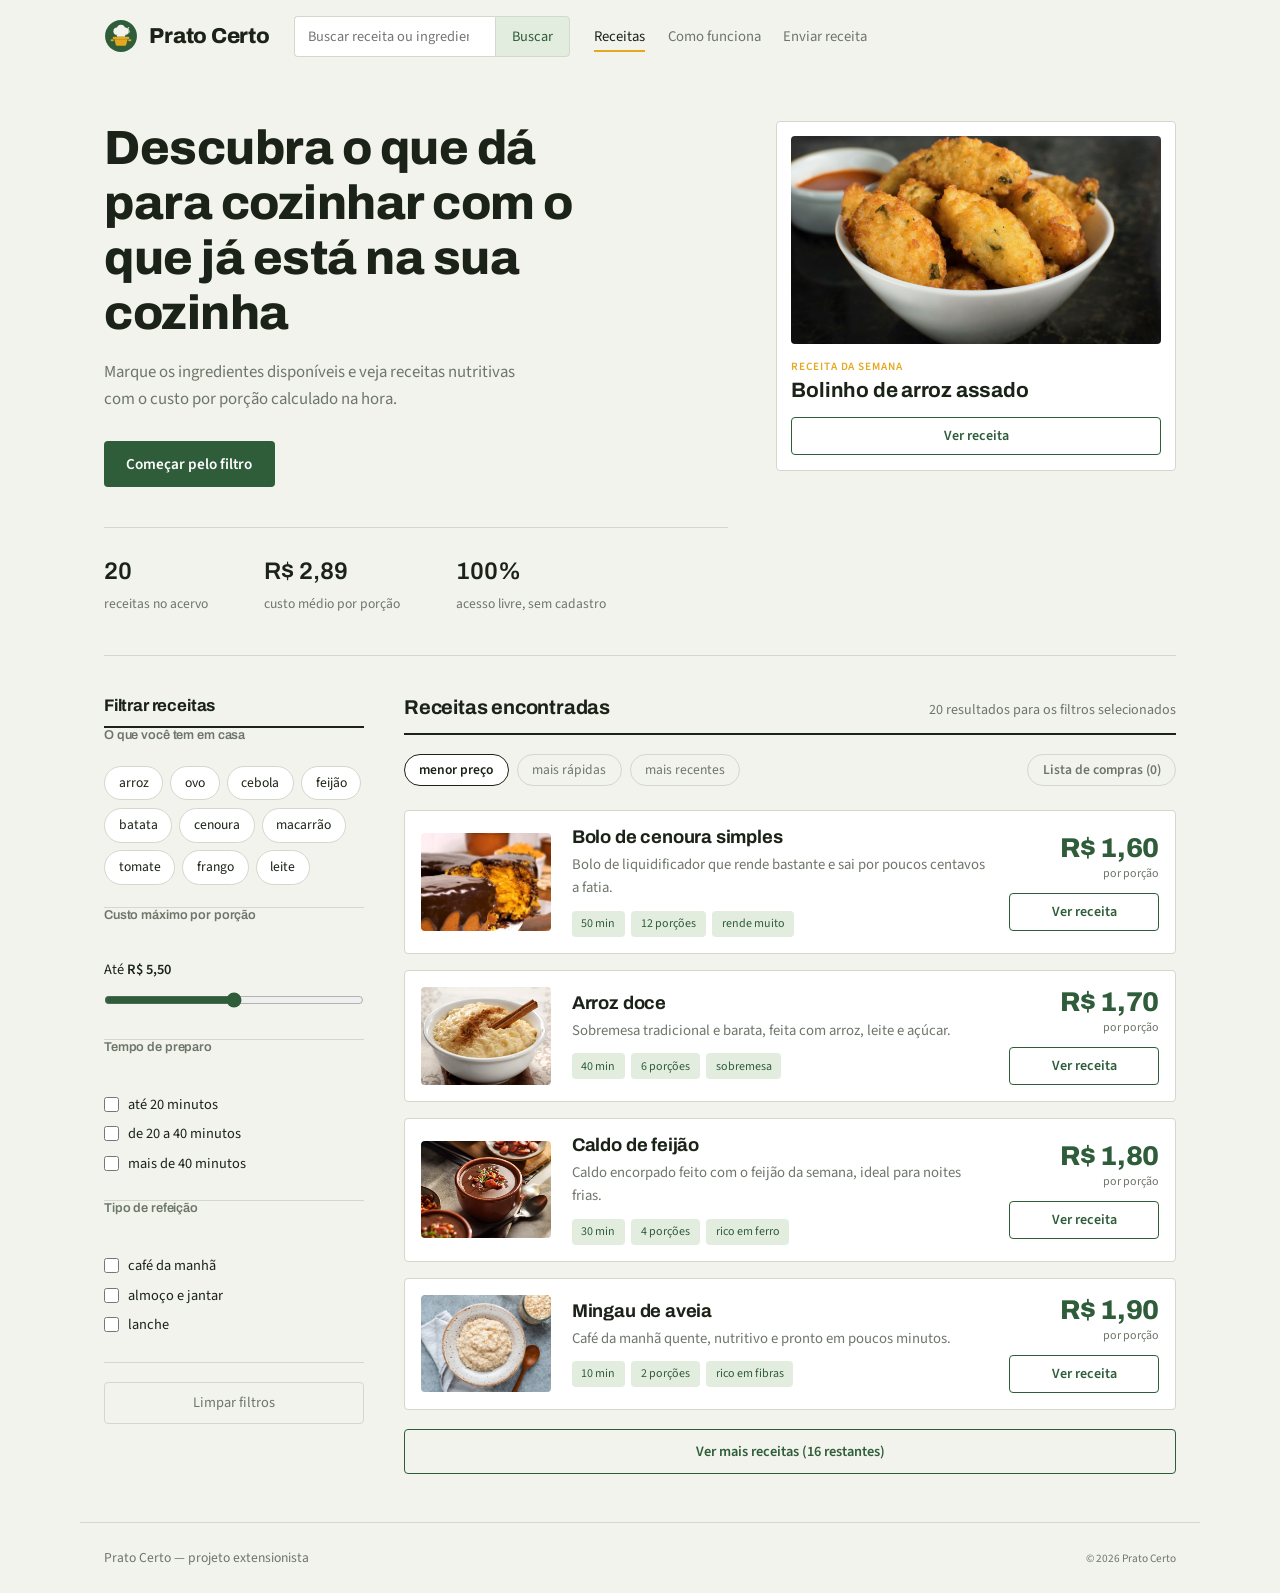
==== commit 5718c895: "Add files via upload" ====
--- a/index.html
+++ b/index.html
@@ -179,10 +179,18 @@
                     <li><button type="button" data-ordem="preco" aria-pressed="true">menor preço</button></li>
                     <li><button type="button" data-ordem="tempo" aria-pressed="false">mais rápidas</button></li>
                     <li><button type="button" data-ordem="recentes" aria-pressed="false">mais recentes</button></li>
+                    <li id="item-compras">
+                        <button type="button" id="abrir-compras">
+                            Lista de compras (<span id="contador-compras">0</span>)
+                        </button>
+                    </li>
                 </menu>
 
                 <!-- Os cards são gerados pelo js/script.js a partir de dados/receitas.json -->
                 <ul id="lista-receitas"></ul>
+
+                <!-- Aparece só enquanto houver receitas escondidas -->
+                <button type="button" id="ver-mais">Ver mais receitas</button>
 
             </section>
 
@@ -236,27 +244,43 @@
 
                     <section id="ingredientes">
                         <h3>Ingredientes</h3>
-                        <ul id="lista-ingredientes">
-                            <li>
-                                <span>arroz cozido</span>
-                                <data value="3">3 xíc.</data>
-                            </li>
-                            <li>
-                                <span>ovos</span>
-                                <data value="4">4 un.</data>
-                            </li>
-                            <li>
-                                <span>cebola média</span>
-                                <data value="1">1 un.</data>
-                            </li>
-                            <li>
-                                <span>óleo</span>
-                                <data value="1">1 col.</data>
-                            </li>
-                        </ul>
+                        <!-- Os ingredientes são gerados pelo js/script.js -->
+                        <ul id="lista-ingredientes"></ul>
+
+                        <button type="button" id="adicionar-compras">Adicionar à lista de compras</button>
+                        <p id="retorno-compras" role="status" aria-live="polite"></p>
                     </section>
 
                 </aside>
+
+            </article>
+        </dialog>
+
+        <!-- ==================== LISTA DE COMPRAS ==================== -->
+        <!-- Reúne os ingredientes das receitas adicionadas pelo usuário -->
+        <dialog id="painel-compras" aria-labelledby="titulo-compras">
+            <article>
+
+                <header id="cabecalho-compras">
+                    <h2 id="titulo-compras">Lista de compras</h2>
+                    <button type="button" id="fechar-compras" aria-label="Fechar lista de compras">&times;</button>
+                </header>
+
+                <p id="resumo-compras"></p>
+
+                <ul id="lista-compras"></ul>
+
+                <dl id="custos-compras">
+                    <dt>custo estimado total</dt>
+                    <dd><output id="custo-compras">R$ 0,00</output></dd>
+                </dl>
+
+                <menu id="acoes-compras">
+                    <li><button type="button" id="copiar-compras">Copiar lista</button></li>
+                    <li><button type="button" id="limpar-compras">Limpar lista</button></li>
+                </menu>
+
+                <p id="aviso-compras" role="status" aria-live="polite"></p>
 
             </article>
         </dialog>
--- a/css/style.css
+++ b/css/style.css
@@ -0,0 +1,621 @@
+@import url('https://fonts.googleapis.com/css2?family=Archivo:wght@500;600;800&family=Source+Sans+3:wght@400;600&display=swap');
+
+/* PRATO CERTO — folha de estilo das três páginas */
+
+:root {
+  --papel: #F1F3EC; --branco: #FFF; --tinta: #1B2318;
+  --verde: #2F5D3A; --verde-claro: #E3EDDF; --milho: #E3A81F;
+  --pedra: #6E766A; --linha: #D3D8CC;
+  --titulo: 'Archivo', 'Arial Narrow', sans-serif;
+  --texto: 'Source Sans 3', Arial, sans-serif;
+  --largura: 1120px; --raio: 4px;
+}
+
+* { margin: 0; padding: 0; box-sizing: border-box; }
+html { overflow-x: hidden; }
+
+body {
+  font-family: var(--texto); font-size: 16px; line-height: 1.6;
+  color: var(--tinta); background-color: var(--papel);
+}
+
+h1, h2, h3, legend, .valor strong, .numero {
+  font-family: var(--titulo); letter-spacing: -.01em; line-height: 1.15;
+}
+
+img { display: block; max-width: 100%; }
+a { color: var(--verde); }
+
+a:focus-visible, button:focus-visible, input:focus-visible,
+select:focus-visible, textarea:focus-visible,
+#grupo-ingredientes input:focus-visible + label {
+  outline: 3px solid var(--milho); outline-offset: 2px;
+}
+
+/* ---------- Cabeçalho ---------- */
+
+#topo {
+  display: flex; align-items: center; gap: 1.5rem;
+  max-width: var(--largura); margin: 0 auto; padding: 1rem 1.5rem;
+}
+
+#marca {
+  display: flex; align-items: center; gap: .7rem;
+  text-decoration: none; color: var(--tinta);
+}
+
+#marca img { width: 34px; height: 34px; }
+#marca h1 { font-size: 1.35rem; font-weight: 800; }
+
+#busca-topo { display: flex; flex: 1; max-width: 420px; }
+
+/* Rótulo apenas para leitores de tela */
+#busca-topo label {
+  position: absolute; width: 1px; height: 1px;
+  overflow: hidden; clip-path: inset(50%);
+}
+
+#campo-busca {
+  flex: 1; font-family: inherit; font-size: .9rem; padding: .55rem .8rem;
+  border: 1px solid var(--linha); border-right: none;
+  border-radius: var(--raio) 0 0 var(--raio); background-color: var(--branco);
+}
+
+#busca-topo button {
+  font-family: inherit; font-size: .9rem; padding: 0 1rem;
+  border: 1px solid var(--linha); border-radius: 0 var(--raio) var(--raio) 0;
+  background-color: var(--verde-claro); color: var(--verde); cursor: pointer;
+}
+
+#menu-principal ul { display: flex; gap: 1.4rem; list-style: none; }
+
+#menu-principal a {
+  font-size: .92rem; text-decoration: none;
+  color: var(--pedra); padding-bottom: 3px;
+}
+
+#menu-principal a:hover { color: var(--verde); }
+
+#menu-principal a[aria-current="page"] {
+  color: var(--tinta); border-bottom: 2px solid var(--milho);
+}
+
+/* ---------- Estrutura geral ---------- */
+
+main { max-width: var(--largura); margin: 0 auto; padding: 0 1.5rem 3rem; }
+
+.botao {
+  display: inline-block; font-family: var(--texto);
+  font-size: .95rem; font-weight: 600; text-decoration: none;
+  padding: .65rem 1.4rem; border: none; border-radius: var(--raio);
+  background-color: var(--verde); color: var(--branco); cursor: pointer;
+}
+
+.botao:hover, #rodape-formulario button:hover { background-color: var(--tinta); }
+
+/* ---------- Apresentação ---------- */
+
+#apresentacao { padding: 3rem 0 2.5rem; border-bottom: 1px solid var(--linha); }
+
+#apresentacao h2 {
+  font-size: clamp(2rem, 4vw, 3rem); font-weight: 800; max-width: 16ch;
+}
+
+#apresentacao > p {
+  max-width: 52ch; margin: 1.1rem 0 1.8rem;
+  color: var(--pedra); font-size: 1.05rem;
+}
+
+/* Valor na primeira linha da grade, rótulo na segunda */
+#numeros {
+  display: grid; grid-template-columns: repeat(3, max-content);
+  gap: .2rem 3.5rem; margin-top: 2.5rem;
+  padding-top: 1.5rem; border-top: 1px solid var(--linha);
+}
+
+#numeros dd:nth-of-type(1) { grid-area: 1/1; }
+#numeros dt:nth-of-type(1) { grid-area: 2/1; }
+#numeros dd:nth-of-type(2) { grid-area: 1/2; }
+#numeros dt:nth-of-type(2) { grid-area: 2/2; }
+#numeros dd:nth-of-type(3) { grid-area: 1/3; }
+#numeros dt:nth-of-type(3) { grid-area: 2/3; }
+
+#numeros dd {
+  font-family: var(--titulo); font-size: 1.5rem;
+  font-weight: 600; font-variant-numeric: tabular-nums;
+}
+
+#numeros dt { font-size: .85rem; color: var(--pedra); }
+
+/* Receita da semana, ao lado do título */
+#apresentacao {
+  display: grid; grid-template-columns: 1fr 400px;
+  column-gap: 3rem; align-items: start;
+}
+
+#apresentacao h2, #apresentacao > p, #apresentacao > .botao, #numeros { grid-column: 1; }
+#apresentacao > .botao { justify-self: start; }
+
+#destaque {
+  grid-column: 2; grid-row: 1 / 4;
+  padding: .9rem; border: 1px solid var(--linha);
+  border-radius: var(--raio); background-color: var(--branco);
+}
+
+#destaque figure {
+  aspect-ratio: 16/9; overflow: hidden; margin-bottom: .9rem;
+  border-radius: var(--raio); background-color: var(--verde-claro);
+}
+
+#destaque figure img {
+  width: 100%; height: 100%;
+  object-fit: cover; object-position: center;
+}
+
+.etiqueta {
+  font-size: .7rem; font-weight: 600; letter-spacing: .08em;
+  text-transform: uppercase; color: var(--milho); margin-bottom: .2rem;
+}
+
+#destaque h3 { font-family: var(--titulo); font-size: 1.3rem; margin-bottom: .9rem; }
+
+/* ---------- Filtros ---------- */
+
+#area-receitas {
+  display: grid; grid-template-columns: 260px 1fr;
+  gap: 2.5rem; padding-top: 2.5rem;
+}
+
+#filtros h2 {
+  font-size: 1.05rem; padding-bottom: .7rem; border-bottom: 2px solid var(--tinta);
+}
+
+#filtros fieldset {
+  border: none; padding: 1.4rem 0; border-bottom: 1px solid var(--linha);
+}
+
+#filtros legend, #form-receita legend {
+  font-size: .8rem; font-weight: 600; color: var(--pedra); margin-bottom: .8rem;
+}
+
+/* A caixa de seleção fica escondida e o rótulo vira a etiqueta clicável */
+#grupo-ingredientes { display: flex; flex-wrap: wrap; gap: .45rem; }
+#grupo-ingredientes legend { margin-bottom: 0; }
+#grupo-ingredientes p { margin: 0; }
+#grupo-ingredientes input { position: absolute; opacity: 0; pointer-events: none; }
+
+#grupo-ingredientes label {
+  display: inline-block; font-size: .85rem; padding: .35rem .85rem;
+  border: 1px solid var(--linha); border-radius: 999px;
+  background-color: var(--branco); cursor: pointer;
+}
+
+#grupo-ingredientes label:hover { border-color: var(--verde); }
+
+#grupo-ingredientes input:checked + label {
+  background-color: var(--verde); border-color: var(--verde); color: var(--branco);
+}
+
+#grupo-custo label { display: block; font-size: .9rem; margin-bottom: .6rem; }
+#valor-custo { font-weight: 600; font-variant-numeric: tabular-nums; }
+#custo-maximo { width: 100%; accent-color: var(--verde); }
+
+#grupo-tempo p, #grupo-refeicao p {
+  display: flex; align-items: center; gap: .55rem;
+  font-size: .9rem; padding: .2rem 0;
+}
+
+#grupo-tempo input, #grupo-refeicao input {
+  accent-color: var(--verde); width: 15px; height: 15px;
+}
+
+#limpar-filtros {
+  width: 100%; font-family: inherit; font-size: .9rem;
+  margin-top: 1.2rem; padding: .6rem;
+  border: 1px solid var(--linha); border-radius: var(--raio);
+  background-color: transparent; color: var(--pedra); cursor: pointer;
+}
+
+#limpar-filtros:hover { border-color: var(--tinta); color: var(--tinta); }
+
+/* ---------- Resultados ---------- */
+
+#cabecalho-resultados {
+  display: flex; align-items: baseline; justify-content: space-between; gap: 1rem;
+  padding-bottom: .7rem; border-bottom: 2px solid var(--tinta);
+}
+
+#cabecalho-resultados h2 { font-size: 1.25rem; }
+#cabecalho-resultados p { font-size: .88rem; color: var(--pedra); }
+
+#ordenacao { display: flex; gap: .5rem; list-style: none; margin: 1.2rem 0 1.5rem; }
+
+#ordenacao button {
+  font-family: inherit; font-size: .85rem; padding: .35rem .9rem;
+  border: 1px solid var(--linha); border-radius: 999px;
+  background-color: transparent; color: var(--pedra); cursor: pointer;
+}
+
+#ordenacao button[aria-pressed="true"] {
+  background-color: var(--branco); border-color: var(--tinta);
+  color: var(--tinta); font-weight: 600;
+}
+
+#lista-receitas, #lista-ingredientes, .selos { list-style: none; }
+#lista-receitas > li + li { margin-top: 1rem; }
+
+.receita {
+  display: grid; grid-template-columns: 130px 1fr 150px;
+  gap: 1.3rem; align-items: center; padding: 1rem;
+  border: 1px solid var(--linha); border-radius: var(--raio);
+  background-color: var(--branco);
+}
+
+.receita figure {
+  aspect-ratio: 4/3; overflow: hidden;
+  border-radius: var(--raio); background-color: var(--verde-claro);
+}
+
+.receita figure img { width: 100%; height: 100%; object-fit: cover; }
+
+.descricao h3 { font-size: 1.15rem; margin-bottom: .3rem; }
+.descricao > p { font-size: .92rem; color: var(--pedra); max-width: 60ch; }
+
+.selos { display: flex; flex-wrap: wrap; gap: .4rem; margin-top: .7rem; }
+
+.selos li {
+  font-size: .75rem; padding: .2rem .6rem; border-radius: var(--raio);
+  background-color: var(--verde-claro); color: var(--verde);
+}
+
+/* O preço é o destaque visual da listagem */
+.valor { text-align: right; }
+.valor p { line-height: 1.1; margin-bottom: .7rem; }
+
+.valor strong {
+  display: block; font-size: 1.7rem; font-weight: 800;
+  font-variant-numeric: tabular-nums; color: var(--verde);
+}
+
+.valor small { font-size: .75rem; color: var(--pedra); }
+
+.abrir-receita {
+  font-family: inherit; font-size: .88rem; font-weight: 600;
+  width: 100%; padding: .5rem .8rem;
+  border: 1px solid var(--verde); border-radius: var(--raio);
+  background-color: transparent; color: var(--verde); cursor: pointer;
+}
+
+.abrir-receita:hover, #contador-porcoes button:hover {
+  background-color: var(--verde); color: var(--branco);
+}
+
+/* ---------- Pop-up da receita ---------- */
+
+#painel-receita {
+  width: min(880px, 92vw); max-height: 88vh; overflow-y: auto;
+  margin: auto; padding: 0; border: none; border-radius: 6px;
+  background-color: var(--branco); color: var(--tinta);
+}
+
+#painel-receita::backdrop { background-color: rgba(27, 35, 24, .55); }
+
+#painel-receita article {
+  display: grid; grid-template-columns: 1fr 260px;
+  gap: 1.8rem; padding: 1.6rem 1.8rem 2rem;
+}
+
+#cabecalho-receita {
+  grid-column: 1/-1; display: flex; align-items: center;
+  justify-content: space-between; gap: 1rem;
+  padding-bottom: .9rem; border-bottom: 2px solid var(--tinta);
+}
+
+#cabecalho-receita h2 { font-size: 1.5rem; }
+
+#fechar-receita {
+  font-size: 1.3rem; line-height: 1; width: 32px; height: 32px;
+  border: 1px solid var(--linha); border-radius: var(--raio);
+  background-color: transparent; color: var(--pedra); cursor: pointer;
+}
+
+#fechar-receita:hover { border-color: var(--tinta); color: var(--tinta); }
+
+#preparo figure { margin-bottom: 1.2rem; }
+
+#preparo figure img {
+  width: 100%; aspect-ratio: 16/9; object-fit: cover;
+  border-radius: var(--raio); background-color: var(--verde-claro);
+}
+
+#preparo figcaption { font-size: .8rem; color: var(--pedra); margin-top: .4rem; }
+
+#preparo h3, #lateral-receita h3, #ods h3 { font-size: .95rem; margin-bottom: .6rem; }
+#preparo ol { padding-left: 1.1rem; }
+
+#preparo li, #lista-ingredientes li {
+  font-size: .92rem; padding: .4rem 0; border-bottom: 1px solid var(--linha);
+}
+
+#calculadora {
+  padding: 1.1rem; border-radius: var(--raio); background-color: var(--verde-claro);
+}
+
+#contador-porcoes { display: flex; align-items: center; gap: .8rem; margin-bottom: 1rem; }
+
+#contador-porcoes button {
+  font-size: 1.1rem; line-height: 1; width: 32px; height: 32px;
+  border: 1px solid var(--verde); border-radius: var(--raio);
+  background-color: var(--branco); color: var(--verde); cursor: pointer;
+}
+
+#porcoes {
+  font-family: var(--titulo); font-size: 1.4rem; font-weight: 600;
+  font-variant-numeric: tabular-nums; min-width: 2ch; text-align: center;
+}
+
+#custos {
+  display: grid; grid-template-columns: 1fr auto; gap: .35rem 1rem;
+  font-size: .9rem; padding-top: .8rem; border-top: 1px solid var(--linha);
+}
+
+#custos dt { color: var(--pedra); }
+#custos dd { font-weight: 600; font-variant-numeric: tabular-nums; text-align: right; }
+
+#ingredientes { margin-top: 1.4rem; }
+#lista-ingredientes li { display: flex; justify-content: space-between; gap: 1rem; }
+#lista-ingredientes data { font-variant-numeric: tabular-nums; color: var(--pedra); }
+
+#ver-mais {
+  font-family: inherit; font-size: .9rem; font-weight: 600;
+  display: block; width: 100%; margin-top: 1.2rem; padding: .7rem 1rem;
+  border: 1px solid var(--verde); border-radius: var(--raio);
+  background-color: transparent; color: var(--verde); cursor: pointer;
+}
+
+#ver-mais:hover { background-color: var(--verde); color: var(--branco); }
+
+/* ---------- Lista de compras ---------- */
+
+#item-compras { margin-left: auto; }
+
+#abrir-compras, #acoes-compras button {
+  font-family: inherit; font-size: .85rem; font-weight: 600; padding: .4rem .9rem;
+  border: 1px solid var(--verde); border-radius: 999px;
+  background-color: transparent; color: var(--verde); cursor: pointer;
+}
+
+#adicionar-compras {
+  font-family: inherit; font-size: .88rem; font-weight: 600;
+  width: 100%; margin-top: 1rem; padding: .5rem .8rem;
+  border: 1px solid var(--verde); border-radius: var(--raio);
+  background-color: transparent; color: var(--verde); cursor: pointer;
+}
+
+#abrir-compras:hover, #adicionar-compras:hover, #acoes-compras button:hover {
+  background-color: var(--verde); color: var(--branco);
+}
+
+#painel-compras {
+  width: min(460px, 92vw); max-height: 88vh; overflow-y: auto;
+  margin: auto; padding: 0; border: none; border-radius: 6px;
+  background-color: var(--branco); color: var(--tinta);
+}
+
+#painel-compras::backdrop { background-color: rgba(27, 35, 24, .55); }
+#painel-compras article { padding: 1.4rem 1.6rem 1.8rem; }
+
+#cabecalho-compras {
+  display: flex; align-items: center; justify-content: space-between; gap: 1rem;
+  padding-bottom: .8rem; border-bottom: 2px solid var(--tinta);
+}
+
+#cabecalho-compras h2 { font-size: 1.3rem; }
+
+#fechar-compras {
+  font-size: 1.3rem; line-height: 1; width: 32px; height: 32px;
+  border: 1px solid var(--linha); border-radius: var(--raio);
+  background-color: transparent; color: var(--pedra); cursor: pointer;
+}
+
+#fechar-compras:hover { border-color: var(--tinta); color: var(--tinta); }
+
+#resumo-compras { font-size: .85rem; color: var(--pedra); margin-top: .8rem; }
+#lista-compras { list-style: none; margin-top: .5rem; }
+
+#lista-compras li {
+  display: flex; justify-content: space-between; gap: 1rem;
+  font-size: .92rem; padding: .4rem 0; border-bottom: 1px solid var(--linha);
+}
+
+#lista-compras data { font-variant-numeric: tabular-nums; color: var(--pedra); }
+
+#custos-compras {
+  display: grid; grid-template-columns: 1fr auto; gap: 1rem;
+  font-size: .9rem; margin-top: 1rem; padding: .7rem 1rem;
+  border-radius: var(--raio); background-color: var(--verde-claro);
+}
+
+#custos-compras dd { font-weight: 600; font-variant-numeric: tabular-nums; }
+
+#acoes-compras { display: flex; gap: .5rem; list-style: none; margin-top: 1.1rem; }
+
+#retorno-compras, #aviso-compras {
+  font-size: .82rem; font-weight: 600; color: var(--verde);
+  margin-top: .6rem; min-height: 1.2em;
+}
+
+/* ---------- Página sobre o projeto ---------- */
+
+#como-funciona { padding: 3rem 0 2.5rem; }
+
+#como-funciona h2, #texto-projeto h2, #cabecalho-envio h2 {
+  font-size: 1.8rem; margin-bottom: 1.5rem;
+}
+
+#como-funciona ol {
+  display: grid; grid-template-columns: repeat(3, 1fr); gap: 2rem; list-style: none;
+}
+
+#como-funciona article { padding-top: 1rem; border-top: 2px solid var(--tinta); }
+
+.numero { font-size: 1.6rem; font-weight: 600; color: var(--milho); margin-bottom: .4rem; }
+#como-funciona h3 { font-size: 1.05rem; margin-bottom: .4rem; }
+#como-funciona article p:last-child { font-size: .92rem; color: var(--pedra); }
+
+#projeto {
+  display: grid; grid-template-columns: 1fr 340px; gap: 3rem; align-items: start;
+  padding: 2.5rem 0 1rem; border-top: 1px solid var(--linha);
+}
+
+#texto-projeto p { max-width: 62ch; margin-bottom: 1rem; }
+#texto-projeto .botao { margin-top: .6rem; }
+
+#ods h3 { padding-bottom: .6rem; margin-bottom: 1rem; border-bottom: 2px solid var(--tinta); }
+
+#ods dt {
+  font-family: var(--titulo); font-size: .95rem;
+  font-weight: 600; color: var(--verde);
+}
+
+#ods dd {
+  font-size: .9rem; color: var(--pedra);
+  padding-bottom: .9rem; margin-bottom: .9rem; border-bottom: 1px solid var(--linha);
+}
+
+#ods dd:last-of-type { border-bottom: none; }
+
+/* ---------- Página de envio de receita ---------- */
+
+#enviar { max-width: 680px; padding: 3rem 0 1rem; }
+#cabecalho-envio h2 { margin-bottom: 0; }
+#cabecalho-envio p { color: var(--pedra); margin: .5rem 0 2rem; max-width: 58ch; }
+
+#form-receita fieldset { border: none; padding-bottom: 1.5rem; }
+#form-receita p { margin-bottom: 1rem; }
+#form-receita label { display: block; font-size: .88rem; font-weight: 600; margin-bottom: .35rem; }
+
+#form-receita input[type="text"], #form-receita input[type="email"],
+#form-receita select, #form-receita textarea {
+  width: 100%; font-family: inherit; font-size: .95rem; padding: .6rem .75rem;
+  border: 1px solid var(--linha); border-radius: var(--raio);
+  background-color: var(--branco); color: var(--tinta);
+}
+
+#form-receita textarea { resize: vertical; }
+
+#dados-autor, #dados-receita {
+  display: grid; grid-template-columns: 1fr 1fr; gap: 0 1.2rem;
+}
+
+#dados-autor legend, #dados-receita legend, #campo-descricao { grid-column: 1/-1; }
+
+#rodape-formulario {
+  display: flex; align-items: center; justify-content: space-between; gap: 1.5rem;
+  padding-top: 1.2rem; border-top: 1px solid var(--linha);
+}
+
+#rodape-formulario p {
+  display: flex; align-items: center; gap: .5rem; margin: 0; font-size: .88rem;
+}
+
+#rodape-formulario label { font-weight: 400; margin: 0; }
+#rodape-formulario input { accent-color: var(--verde); width: 16px; height: 16px; }
+
+#rodape-formulario button {
+  font-family: inherit; font-size: .95rem; font-weight: 600;
+  padding: .65rem 1.6rem; border: none; border-radius: var(--raio);
+  background-color: var(--verde); color: var(--branco); cursor: pointer;
+}
+
+#retorno-formulario { margin-top: 1rem; font-size: .9rem; color: var(--verde); }
+
+/* ---------- Rodapé ---------- */
+
+#rodape {
+  display: flex; align-items: center; justify-content: space-between; gap: 1.5rem;
+  max-width: var(--largura); margin: 0 auto; padding: 1.5rem;
+  border-top: 1px solid var(--linha); font-size: .85rem; color: var(--pedra);
+}
+
+/* ---------- Telas menores ---------- */
+
+@media (max-width: 900px) {
+  #topo { flex-wrap: wrap; }
+  #busca-topo { order: 3; max-width: none; width: 100%; }
+
+  #apresentacao, #area-receitas, #projeto,
+  #painel-receita article, #como-funciona ol {
+    grid-template-columns: 1fr; gap: 1.8rem;
+  }
+
+  #destaque { grid-column: 1; grid-row: auto; }
+
+  .receita { grid-template-columns: 100px 1fr; }
+
+  .valor {
+    grid-column: 1/-1; display: flex; align-items: center;
+    justify-content: space-between; text-align: left;
+  }
+
+  .valor strong { font-size: 1.4rem; }
+  .abrir-receita { width: auto; }
+
+  #dados-autor, #dados-receita, #rodape, #rodape-formulario {
+    grid-template-columns: 1fr; flex-direction: column; align-items: flex-start;
+  }
+}
+
+/* ---------- Celular ---------- */
+
+@media (max-width: 600px) {
+  main { padding: 0 1rem 2rem; }
+
+  /* Cabeçalho e menu centralizados */
+  #topo { justify-content: center; text-align: center; }
+  #menu-principal ul { flex-wrap: wrap; justify-content: center; gap: 1rem; }
+
+  /* Os três números deixam de esticar a página */
+  #numeros { grid-template-columns: repeat(3, 1fr); gap: .2rem 1rem; text-align: center; }
+  #numeros dd { font-size: 1.2rem; }
+  #numeros dt { font-size: .75rem; }
+
+  /* Blocos ocupam a largura da tela e ficam centralizados */
+  #area-receitas, #receitas { width: 100%; min-width: 0; }
+  #lista-receitas > li { width: 100%; }
+
+  /* Receita da semana */
+  #destaque { padding: 1rem; text-align: center; }
+  #destaque figure { aspect-ratio: 3/2; margin-bottom: .8rem; }
+  #destaque h3 { font-size: 1.25rem; }
+  #destaque .abrir-receita { width: 100%; padding: .7rem; }
+
+  /* Cabeçalho dos resultados */
+  #cabecalho-resultados {
+    flex-direction: column; align-items: center;
+    gap: .2rem; text-align: center;
+  }
+
+  #ordenacao { flex-wrap: wrap; justify-content: center; }
+  #item-compras { margin-left: 0; }
+
+  /* Cada receita vira um card empilhado */
+  .receita { grid-template-columns: 1fr; gap: .9rem; text-align: center; padding: 1rem; }
+  .receita figure { aspect-ratio: 3/2; }
+  .descricao h3 { font-size: 1.25rem; }
+  .descricao > p { max-width: none; font-size: .95rem; }
+  .selos { justify-content: center; }
+
+  .valor {
+    flex-direction: column; gap: .8rem; text-align: center;
+    margin-top: .2rem; padding-top: .9rem; border-top: 1px solid var(--linha);
+  }
+
+  .valor p { margin: 0; }
+  .valor strong { font-size: 1.6rem; }
+  .abrir-receita { width: 100%; padding: .7rem; }
+}
+
+@media (prefers-reduced-motion: reduce) {
+  * { transition: none !important; animation: none !important; }
+}
